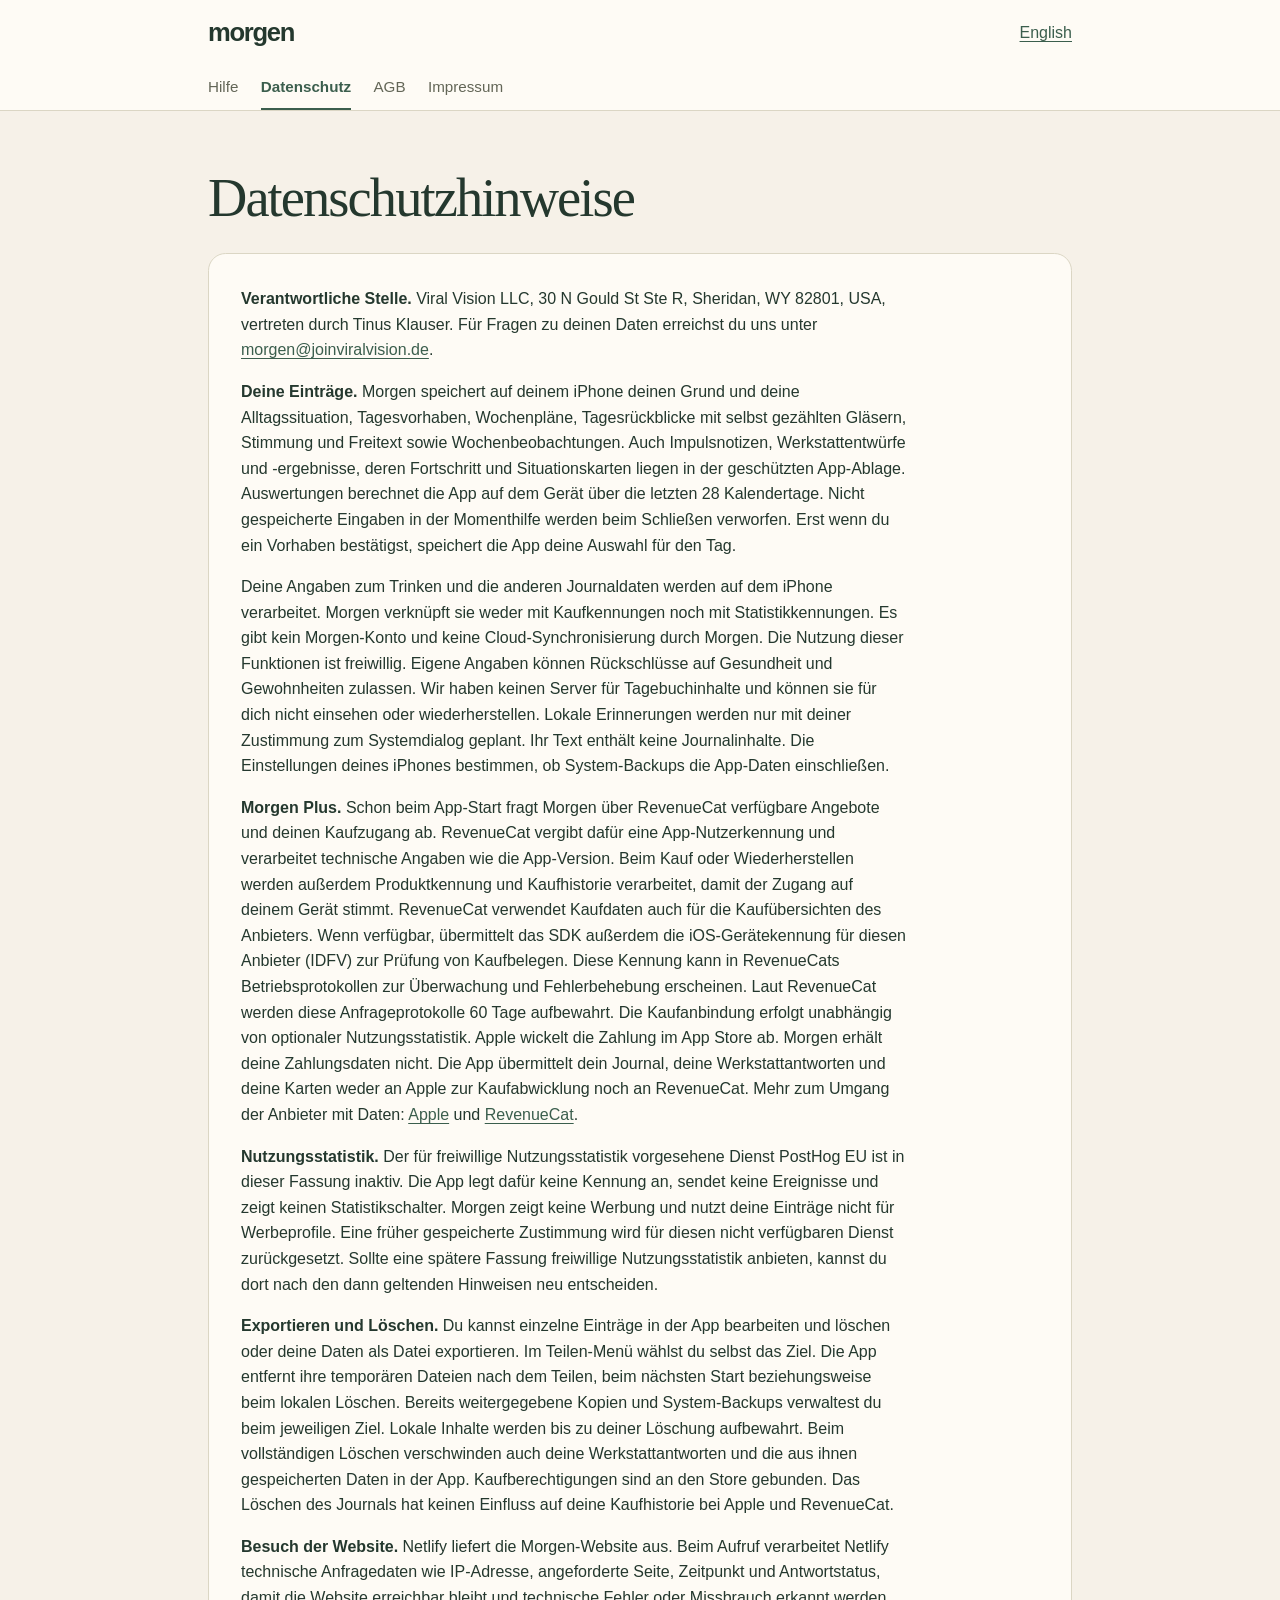
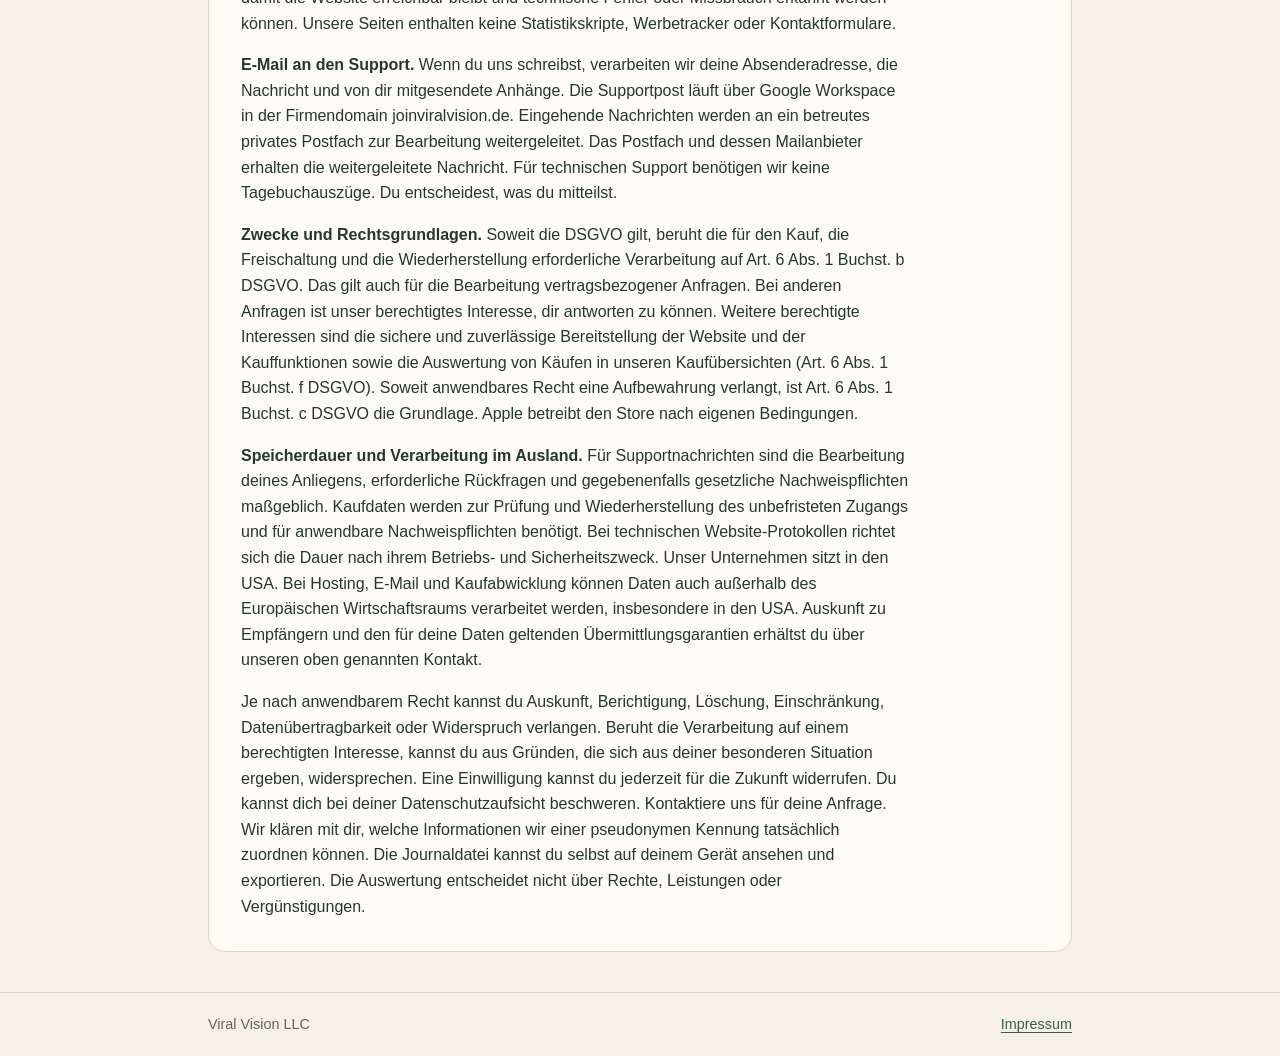
==== datenschutz.html @ e3c6db53 "Support- und Rechtsseiten Morgen (DE/EN) Co-Authored-By: Claude Opus 5.5 <noreply@anthropic.com>" ====
<!doctype html>
<html lang="de"><head><meta charset="utf-8"><meta name="viewport" content="width=device-width,initial-scale=1"><meta name="description" content="Datenschutzhinweise · Morgen"><title>Datenschutzhinweise · Morgen</title><link rel="stylesheet" href="styles.css?v=c04dd5a429bd"></head>
<body><header class="top"><div class="wrap top-inner"><a class="brand" href="./">morgen</a><a class="lang" lang="en" hreflang="en" href="en/datenschutz">English</a></div><nav class="wrap nav" aria-label="Hauptnavigation"><a href="./">Hilfe</a><a href="datenschutz" aria-current="page">Datenschutz</a><a href="agb">AGB</a><a href="impressum">Impressum</a></nav></header>
<main class="wrap"><section class="hero"><h1>Datenschutzhinweise</h1></section><article class="legal" aria-label="Datenschutzhinweise"><p><strong>Verantwortliche Stelle.</strong> Viral Vision LLC, 30 N Gould St Ste R, Sheridan, WY 82801, USA, vertreten durch Tinus Klauser. Für Fragen zu deinen Daten erreichst du uns unter <a href="mailto:morgen@joinviralvision.de">morgen@joinviralvision.de</a>.</p>
<p><strong>Deine Einträge.</strong> Morgen speichert auf deinem iPhone deinen Grund und deine Alltagssituation, Tagesvorhaben, Wochenpläne, Tagesrückblicke mit selbst gezählten Gläsern, Stimmung und Freitext sowie Wochenbeobachtungen. Auch Impulsnotizen, Werkstattentwürfe und -ergebnisse, deren Fortschritt und Situationskarten liegen in der geschützten App-Ablage. Auswertungen berechnet die App auf dem Gerät über die letzten 28 Kalendertage. Nicht gespeicherte Eingaben in der Momenthilfe werden beim Schließen verworfen. Erst wenn du ein Vorhaben bestätigst, speichert die App deine Auswahl für den Tag.</p>
<p>Deine Angaben zum Trinken und die anderen Journaldaten werden auf dem iPhone verarbeitet. Morgen verknüpft sie weder mit Kaufkennungen noch mit Statistikkennungen. Es gibt kein Morgen-Konto und keine Cloud-Synchronisierung durch Morgen. Die Nutzung dieser Funktionen ist freiwillig. Eigene Angaben können Rückschlüsse auf Gesundheit und Gewohnheiten zulassen. Wir haben keinen Server für Tagebuchinhalte und können sie für dich nicht einsehen oder wiederherstellen. Lokale Erinnerungen werden nur mit deiner Zustimmung zum Systemdialog geplant. Ihr Text enthält keine Journalinhalte. Die Einstellungen deines iPhones bestimmen, ob System-Backups die App-Daten einschließen.</p>
<p><strong>Morgen Plus.</strong> Schon beim App-Start fragt Morgen über RevenueCat verfügbare Angebote und deinen Kaufzugang ab. RevenueCat vergibt dafür eine App-Nutzerkennung und verarbeitet technische Angaben wie die App-Version. Beim Kauf oder Wiederherstellen werden außerdem Produktkennung und Kaufhistorie verarbeitet, damit der Zugang auf deinem Gerät stimmt. RevenueCat verwendet Kaufdaten auch für die Kaufübersichten des Anbieters. Wenn verfügbar, übermittelt das SDK außerdem die iOS-Gerätekennung für diesen Anbieter (IDFV) zur Prüfung von Kaufbelegen. Diese Kennung kann in RevenueCats Betriebsprotokollen zur Überwachung und Fehlerbehebung erscheinen. Laut RevenueCat werden diese Anfrageprotokolle 60 Tage aufbewahrt. Die Kaufanbindung erfolgt unabhängig von optionaler Nutzungsstatistik. Apple wickelt die Zahlung im App Store ab. Morgen erhält deine Zahlungsdaten nicht. Die App übermittelt dein Journal, deine Werkstattantworten und deine Karten weder an Apple zur Kaufabwicklung noch an RevenueCat. Mehr zum Umgang der Anbieter mit Daten: <a href="https://www.apple.com/legal/privacy/">Apple</a> und <a href="https://www.revenuecat.com/privacy">RevenueCat</a>.</p>
<p><strong>Nutzungsstatistik.</strong> Der für freiwillige Nutzungsstatistik vorgesehene Dienst PostHog EU ist in dieser Fassung inaktiv. Die App legt dafür keine Kennung an, sendet keine Ereignisse und zeigt keinen Statistikschalter. Morgen zeigt keine Werbung und nutzt deine Einträge nicht für Werbeprofile. Eine früher gespeicherte Zustimmung wird für diesen nicht verfügbaren Dienst zurückgesetzt. Sollte eine spätere Fassung freiwillige Nutzungsstatistik anbieten, kannst du dort nach den dann geltenden Hinweisen neu entscheiden.</p>
<p><strong>Exportieren und Löschen.</strong> Du kannst einzelne Einträge in der App bearbeiten und löschen oder deine Daten als Datei exportieren. Im Teilen-Menü wählst du selbst das Ziel. Die App entfernt ihre temporären Dateien nach dem Teilen, beim nächsten Start beziehungsweise beim lokalen Löschen. Bereits weitergegebene Kopien und System-Backups verwaltest du beim jeweiligen Ziel. Lokale Inhalte werden bis zu deiner Löschung aufbewahrt. Beim vollständigen Löschen verschwinden auch deine Werkstattantworten und die aus ihnen gespeicherten Daten in der App. Kaufberechtigungen sind an den Store gebunden. Das Löschen des Journals hat keinen Einfluss auf deine Kaufhistorie bei Apple und RevenueCat.</p>
<p><strong>Besuch der Website.</strong> Netlify liefert die Morgen-Website aus. Beim Aufruf verarbeitet Netlify technische Anfragedaten wie IP-Adresse, angeforderte Seite, Zeitpunkt und Antwortstatus, damit die Website erreichbar bleibt und technische Fehler oder Missbrauch erkannt werden können. Unsere Seiten enthalten keine Statistikskripte, Werbetracker oder Kontaktformulare.</p>
<p><strong>E-Mail an den Support.</strong> Wenn du uns schreibst, verarbeiten wir deine Absenderadresse, die Nachricht und von dir mitgesendete Anhänge. Die Supportpost läuft über Google Workspace in der Firmendomain joinviralvision.de. Eingehende Nachrichten werden an ein betreutes privates Postfach zur Bearbeitung weitergeleitet. Das Postfach und dessen Mailanbieter erhalten die weitergeleitete Nachricht. Für technischen Support benötigen wir keine Tagebuchauszüge. Du entscheidest, was du mitteilst.</p>
<p><strong>Zwecke und Rechtsgrundlagen.</strong> Soweit die DSGVO gilt, beruht die für den Kauf, die Freischaltung und die Wiederherstellung erforderliche Verarbeitung auf Art. 6 Abs. 1 Buchst. b DSGVO. Das gilt auch für die Bearbeitung vertragsbezogener Anfragen. Bei anderen Anfragen ist unser berechtigtes Interesse, dir antworten zu können. Weitere berechtigte Interessen sind die sichere und zuverlässige Bereitstellung der Website und der Kauffunktionen sowie die Auswertung von Käufen in unseren Kaufübersichten (Art. 6 Abs. 1 Buchst. f DSGVO). Soweit anwendbares Recht eine Aufbewahrung verlangt, ist Art. 6 Abs. 1 Buchst. c DSGVO die Grundlage. Apple betreibt den Store nach eigenen Bedingungen.</p>
<p><strong>Speicherdauer und Verarbeitung im Ausland.</strong> Für Supportnachrichten sind die Bearbeitung deines Anliegens, erforderliche Rückfragen und gegebenenfalls gesetzliche Nachweispflichten maßgeblich. Kaufdaten werden zur Prüfung und Wiederherstellung des unbefristeten Zugangs und für anwendbare Nachweispflichten benötigt. Bei technischen Website-Protokollen richtet sich die Dauer nach ihrem Betriebs- und Sicherheitszweck. Unser Unternehmen sitzt in den USA. Bei Hosting, E-Mail und Kaufabwicklung können Daten auch außerhalb des Europäischen Wirtschaftsraums verarbeitet werden, insbesondere in den USA. Auskunft zu Empfängern und den für deine Daten geltenden Übermittlungsgarantien erhältst du über unseren oben genannten Kontakt.</p>
<p>Je nach anwendbarem Recht kannst du Auskunft, Berichtigung, Löschung, Einschränkung, Datenübertragbarkeit oder Widerspruch verlangen. Beruht die Verarbeitung auf einem berechtigten Interesse, kannst du aus Gründen, die sich aus deiner besonderen Situation ergeben, widersprechen. Eine Einwilligung kannst du jederzeit für die Zukunft widerrufen. Du kannst dich bei deiner Datenschutzaufsicht beschweren. Kontaktiere uns für deine Anfrage. Wir klären mit dir, welche Informationen wir einer pseudonymen Kennung tatsächlich zuordnen können. Die Journaldatei kannst du selbst auf deinem Gerät ansehen und exportieren. Die Auswertung entscheidet nicht über Rechte, Leistungen oder Vergünstigungen.</p></article></main>
<footer class="footer"><div class="wrap footer-inner"><span>Viral Vision LLC</span><a href="impressum">Impressum</a></div></footer></body></html>
---- styles.css ----
:root {
  color-scheme: light;
  --ink: #24382e;
  --green: #3b5e4d;
  --muted: #636657;
  --paper: #f6f1e8;
  --surface: #fefbf5;
  --line: #dbd6c4;
  --honey: #ebcf94;
  font: 100%/1.6 -apple-system, BlinkMacSystemFont, "Segoe UI", sans-serif;
  color: var(--ink);
  background: var(--paper);
}
* { box-sizing: border-box; }
body { margin: 0; }
a { color: var(--green); text-underline-offset: .2em; overflow-wrap: anywhere; }
:focus-visible { outline: 3px solid currentColor; outline-offset: 3px; }
.wrap { width: min(54rem, calc(100% - 2.5rem)); margin-inline: auto; }
.top { background: var(--surface); border-bottom: 1px solid var(--line); }
.top-inner, .footer-inner { display: flex; justify-content: space-between; align-items: center; gap: 1rem; }
.top-inner { min-height: 4.1rem; }
.brand { color: var(--ink); font-size: 1.6rem; font-weight: 750; letter-spacing: -.05em; text-decoration: none; }
.lang, .nav a { display: inline-flex; align-items: center; min-height: 44px; }
.nav { display: flex; flex-wrap: wrap; column-gap: 1.4rem; }
.nav a { color: var(--muted); text-decoration: none; font-size: .95rem; }
.nav a[aria-current="page"] { color: var(--green); font-weight: 700; box-shadow: inset 0 -2px currentColor; }
h1, h2, h3 { line-height: 1.15; margin: 0; overflow-wrap: anywhere; }
h1, h2 { font-family: ui-serif, Georgia, serif; font-weight: 500; }
h1 { font-size: clamp(2rem, 5vw, 3.4rem); letter-spacing: -.035em; }
h2 { font-size: clamp(1.5rem, 3vw, 2rem); }
.hero, .landing { padding-top: clamp(2rem, 5vw, 3.5rem); }
.hero { margin-bottom: 1rem; }
.intro { max-width: 62ch; color: var(--muted); margin: .75rem 0 1.7rem; }
.topics, .card, .legal { background: var(--surface); border: 1px solid var(--line); border-radius: 1.1rem; }
.topics { padding-inline: clamp(1rem, 3vw, 1.65rem); }
.topics details + details { border-top: 1px solid var(--line); }
.topics summary { padding: .95rem 0; font-weight: 600; cursor: pointer; }
.topics summary::marker { color: var(--green); }
.topics p { max-width: 68ch; margin: .1rem 0 1.3rem; }
.contact, .legal, .card { padding: clamp(1.15rem, 4vw, 2rem); }
.contact { border-radius: 1.1rem; margin: 1.2rem 0 2.5rem; color: var(--surface); background: var(--ink); }
.contact p { max-width: 60ch; }
.contact .address { margin-bottom: 0; overflow-wrap: anywhere; }
.pill { display: inline-block; max-width: 100%; min-height: 44px; padding: .65rem 1rem; border-radius: .75rem; background: var(--honey); color: var(--ink); font-weight: 650; text-decoration: none; }
.contact .pill:focus-visible { outline-color: var(--honey); }
.legal { margin: 1.5rem 0 2.5rem; }
.legal p, .legal li { max-width: 75ch; overflow-wrap: anywhere; }
.legal p:first-child { margin-top: 0; }
.legal p:last-child { margin-bottom: 0; }
.legal ol, .legal ul { padding-inline-start: 1.5rem; }
.legal li + li { margin-top: .5rem; }
.footer { border-top: 1px solid var(--line); color: var(--muted); font-size: .9rem; padding: 1.25rem 0; }
.choice { display: grid; grid-template-columns: repeat(auto-fit, minmax(min(100%, 15rem), 1fr)); gap: 1rem; margin: 1.5rem 0; }
@media (max-width: 35rem) {
  .wrap { width: calc(100% - 2rem); }
  .nav { column-gap: 1rem; }
}
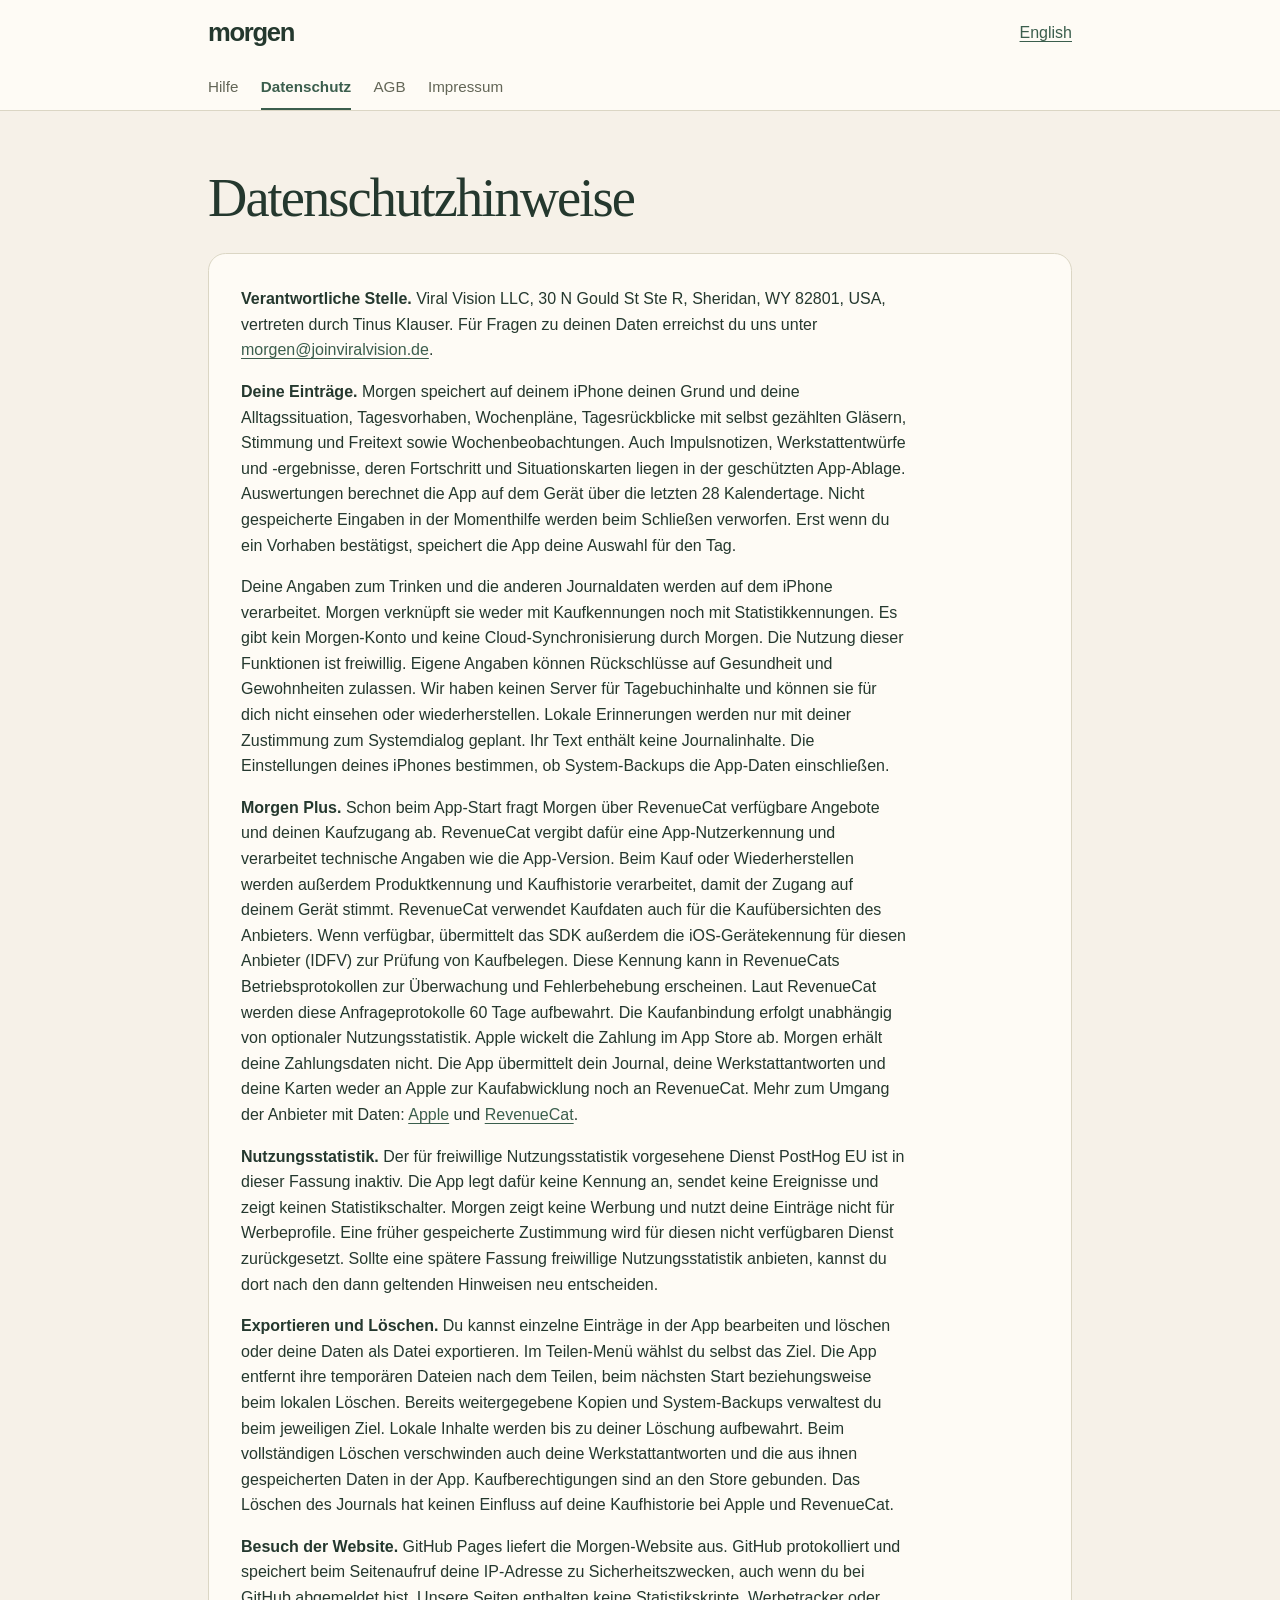
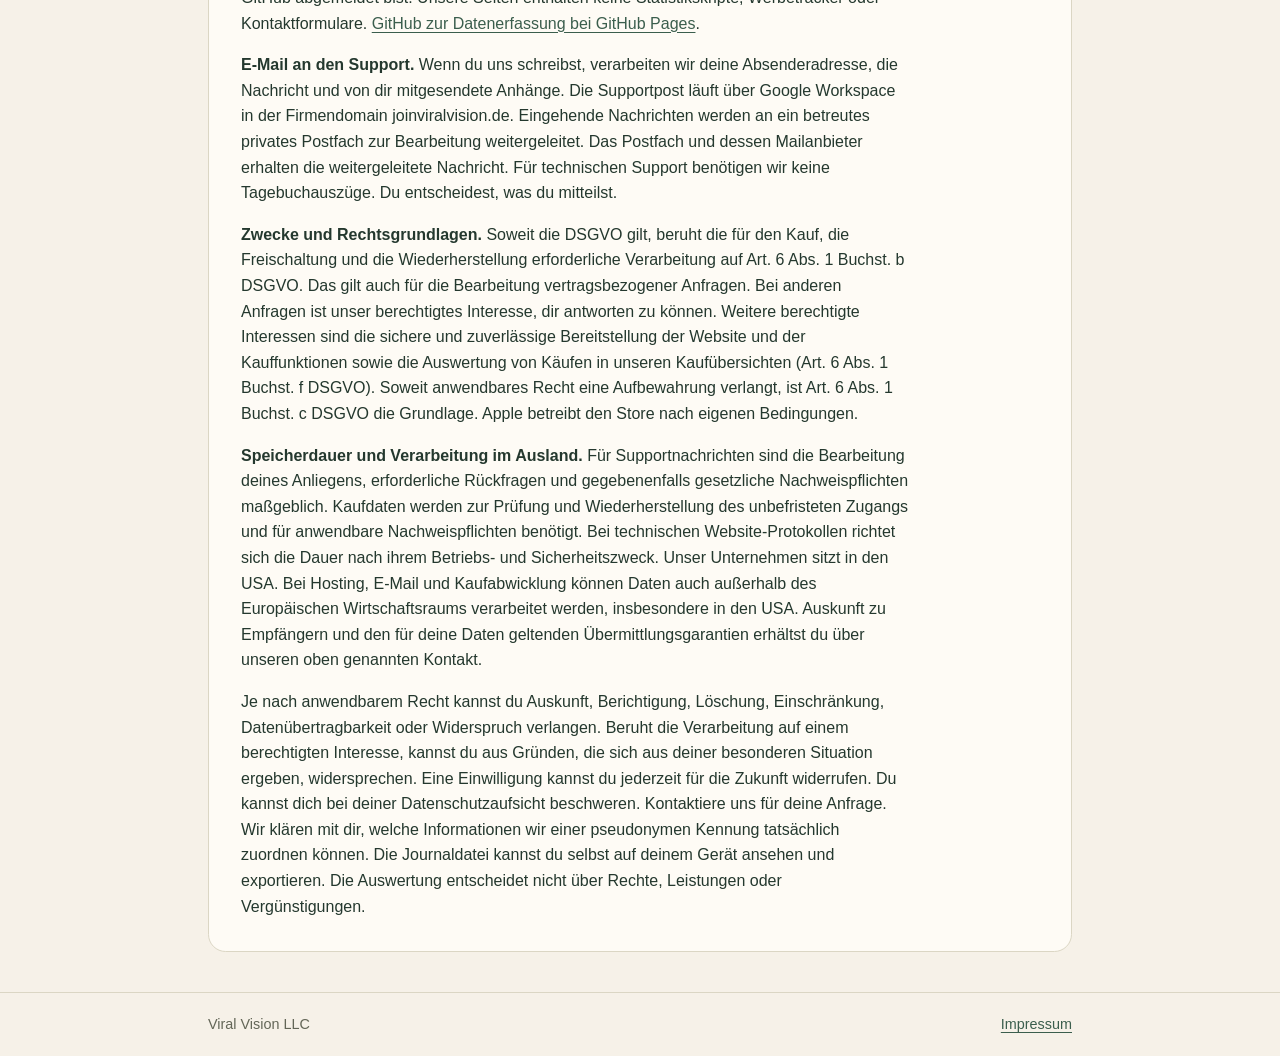
==== commit 0bbc3d6c: "GitHub Pages als Hostinganbieter in beiden Datenschutzerklärungen nennen" ====
--- a/datenschutz.html
+++ b/datenschutz.html
@@ -7,7 +7,7 @@
 <p><strong>Morgen Plus.</strong> Schon beim App-Start fragt Morgen über RevenueCat verfügbare Angebote und deinen Kaufzugang ab. RevenueCat vergibt dafür eine App-Nutzerkennung und verarbeitet technische Angaben wie die App-Version. Beim Kauf oder Wiederherstellen werden außerdem Produktkennung und Kaufhistorie verarbeitet, damit der Zugang auf deinem Gerät stimmt. RevenueCat verwendet Kaufdaten auch für die Kaufübersichten des Anbieters. Wenn verfügbar, übermittelt das SDK außerdem die iOS-Gerätekennung für diesen Anbieter (IDFV) zur Prüfung von Kaufbelegen. Diese Kennung kann in RevenueCats Betriebsprotokollen zur Überwachung und Fehlerbehebung erscheinen. Laut RevenueCat werden diese Anfrageprotokolle 60 Tage aufbewahrt. Die Kaufanbindung erfolgt unabhängig von optionaler Nutzungsstatistik. Apple wickelt die Zahlung im App Store ab. Morgen erhält deine Zahlungsdaten nicht. Die App übermittelt dein Journal, deine Werkstattantworten und deine Karten weder an Apple zur Kaufabwicklung noch an RevenueCat. Mehr zum Umgang der Anbieter mit Daten: <a href="https://www.apple.com/legal/privacy/">Apple</a> und <a href="https://www.revenuecat.com/privacy">RevenueCat</a>.</p>
 <p><strong>Nutzungsstatistik.</strong> Der für freiwillige Nutzungsstatistik vorgesehene Dienst PostHog EU ist in dieser Fassung inaktiv. Die App legt dafür keine Kennung an, sendet keine Ereignisse und zeigt keinen Statistikschalter. Morgen zeigt keine Werbung und nutzt deine Einträge nicht für Werbeprofile. Eine früher gespeicherte Zustimmung wird für diesen nicht verfügbaren Dienst zurückgesetzt. Sollte eine spätere Fassung freiwillige Nutzungsstatistik anbieten, kannst du dort nach den dann geltenden Hinweisen neu entscheiden.</p>
 <p><strong>Exportieren und Löschen.</strong> Du kannst einzelne Einträge in der App bearbeiten und löschen oder deine Daten als Datei exportieren. Im Teilen-Menü wählst du selbst das Ziel. Die App entfernt ihre temporären Dateien nach dem Teilen, beim nächsten Start beziehungsweise beim lokalen Löschen. Bereits weitergegebene Kopien und System-Backups verwaltest du beim jeweiligen Ziel. Lokale Inhalte werden bis zu deiner Löschung aufbewahrt. Beim vollständigen Löschen verschwinden auch deine Werkstattantworten und die aus ihnen gespeicherten Daten in der App. Kaufberechtigungen sind an den Store gebunden. Das Löschen des Journals hat keinen Einfluss auf deine Kaufhistorie bei Apple und RevenueCat.</p>
-<p><strong>Besuch der Website.</strong> Netlify liefert die Morgen-Website aus. Beim Aufruf verarbeitet Netlify technische Anfragedaten wie IP-Adresse, angeforderte Seite, Zeitpunkt und Antwortstatus, damit die Website erreichbar bleibt und technische Fehler oder Missbrauch erkannt werden können. Unsere Seiten enthalten keine Statistikskripte, Werbetracker oder Kontaktformulare.</p>
+<p><strong>Besuch der Website.</strong> GitHub Pages liefert die Morgen-Website aus. GitHub protokolliert und speichert beim Seitenaufruf deine IP-Adresse zu Sicherheitszwecken, auch wenn du bei GitHub abgemeldet bist. Unsere Seiten enthalten keine Statistikskripte, Werbetracker oder Kontaktformulare. <a href="https://docs.github.com/de/pages/getting-started-with-github-pages/what-is-github-pages#data-collection">GitHub zur Datenerfassung bei GitHub Pages</a>.</p>
 <p><strong>E-Mail an den Support.</strong> Wenn du uns schreibst, verarbeiten wir deine Absenderadresse, die Nachricht und von dir mitgesendete Anhänge. Die Supportpost läuft über Google Workspace in der Firmendomain joinviralvision.de. Eingehende Nachrichten werden an ein betreutes privates Postfach zur Bearbeitung weitergeleitet. Das Postfach und dessen Mailanbieter erhalten die weitergeleitete Nachricht. Für technischen Support benötigen wir keine Tagebuchauszüge. Du entscheidest, was du mitteilst.</p>
 <p><strong>Zwecke und Rechtsgrundlagen.</strong> Soweit die DSGVO gilt, beruht die für den Kauf, die Freischaltung und die Wiederherstellung erforderliche Verarbeitung auf Art. 6 Abs. 1 Buchst. b DSGVO. Das gilt auch für die Bearbeitung vertragsbezogener Anfragen. Bei anderen Anfragen ist unser berechtigtes Interesse, dir antworten zu können. Weitere berechtigte Interessen sind die sichere und zuverlässige Bereitstellung der Website und der Kauffunktionen sowie die Auswertung von Käufen in unseren Kaufübersichten (Art. 6 Abs. 1 Buchst. f DSGVO). Soweit anwendbares Recht eine Aufbewahrung verlangt, ist Art. 6 Abs. 1 Buchst. c DSGVO die Grundlage. Apple betreibt den Store nach eigenen Bedingungen.</p>
 <p><strong>Speicherdauer und Verarbeitung im Ausland.</strong> Für Supportnachrichten sind die Bearbeitung deines Anliegens, erforderliche Rückfragen und gegebenenfalls gesetzliche Nachweispflichten maßgeblich. Kaufdaten werden zur Prüfung und Wiederherstellung des unbefristeten Zugangs und für anwendbare Nachweispflichten benötigt. Bei technischen Website-Protokollen richtet sich die Dauer nach ihrem Betriebs- und Sicherheitszweck. Unser Unternehmen sitzt in den USA. Bei Hosting, E-Mail und Kaufabwicklung können Daten auch außerhalb des Europäischen Wirtschaftsraums verarbeitet werden, insbesondere in den USA. Auskunft zu Empfängern und den für deine Daten geltenden Übermittlungsgarantien erhältst du über unseren oben genannten Kontakt.</p>
